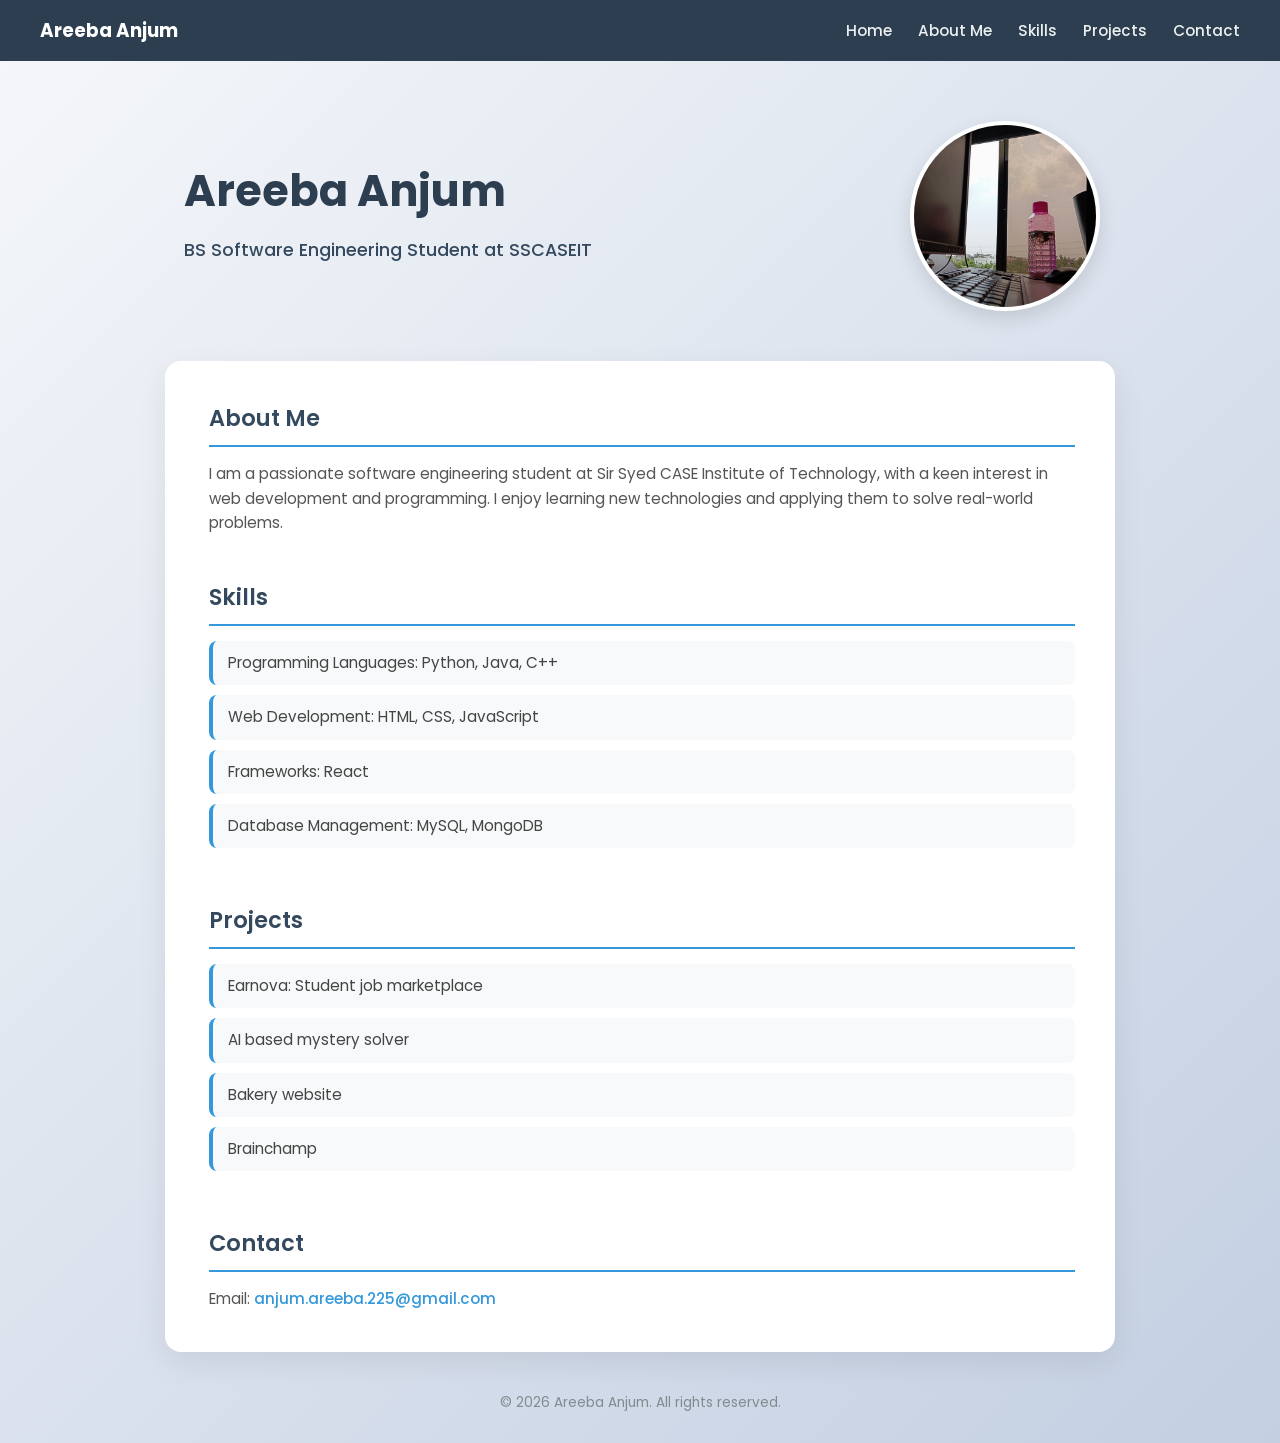
==== index.html @ 9fed993e "Rename about-me.html to index.html" ====
<!DOCTYPE html>
<html>
    <head>
        <meta charset="UTF-8">
        <meta name="viewport" content="width=device-width, initial-scale=1.0">
        <title>About Me</title>
        <link rel="stylesheet" href="about-me.css">
    </head>

    <body>
        <nav>
            <p class="logo">Areeba Anjum</p>
            <ul class="nav-links">
                <li><a href="#home">Home</a></li>
                <li><a href="#about">About Me</a></li>
                <li><a href="#skills">Skills</a></li>
                <li><a href="#projects">Projects</a></li>
                <li><a href="#contact">Contact</a></li>
            </ul>
        </nav>

        <section id="home" class="hero">
            <div class="header-text">
                <h1>Areeba Anjum</h1>
                <p class="subtitle">BS Software Engineering Student at SSCASEIT</p>
            </div>
            <img src="profile-picture.jpeg" alt="Areeba Anjum" width="200" class="profile-img">
        </section>
        
        <div class="container">
            <section id="about">
                <h2>About Me</h2>
                <p>I am a passionate software engineering student at Sir Syed CASE Institute of Technology, with a keen interest in web development and programming. I enjoy learning new technologies and applying them to solve real-world problems.</p>
            </section>

            <section id="skills">
                <h2>Skills</h2>
                <ul>
                    <li>Programming Languages: Python, Java, C++</li>
                    <li>Web Development: HTML, CSS, JavaScript</li>
                    <li>Frameworks: React</li>
                    <li>Database Management: MySQL, MongoDB</li>
                </ul>
            </section>

            <section id="projects">
                <h2>Projects</h2>
                <ul>
                    <li>Earnova: Student job marketplace</li>
                    <li>AI based mystery solver</li>
                    <li>Bakery website</li>
                    <li>Brainchamp</li>
                </ul>
            </section>

            <section id="contact">
                <h2>Contact</h2>
                <p>Email: <a href="mailto:anjum.areeba.225@gmail.com">anjum.areeba.225@gmail.com</a></p>
            </section>
        </div>

        <footer>
            <p>&copy; 2026 Areeba Anjum. All rights reserved.</p>
        </footer>
    </body>
</html>
---- about-me.css ----
@import url('https://fonts.googleapis.com/css2?family=Poppins:wght@300;400;500;600;700&display=swap');

* {
    margin: 0;
    padding: 0;
    box-sizing: border-box;
}

html {
    scroll-behavior: smooth;
}

body {
    font-family: 'Poppins', sans-serif;
    background: linear-gradient(135deg, #f5f7fa 0%, #c3cfe2 100%);
    color: #333;
    line-height: 1.6;
    display: flex;
    flex-direction: column;
    align-items: center;
}

/* Navbar */
nav {
    width: 100%;
    background-color: #2c3e50;
    padding: 16px 40px;
    position: sticky;
    top: 0;
    z-index: 100;
    display: flex;
    flex-wrap: wrap;
    justify-content: space-between;
    align-items: center;
}

.logo {
    color: #ffffff;
    font-size: 1.15rem;
    font-weight: 700;
    text-decoration: none;
}

.nav-links {
    list-style: none;
    display: flex;
    gap: 26px;
}

.nav-links a {
    color: #ecf0f1;
    text-decoration: none;
    font-weight: 500;
    font-size: 0.95rem;
    transition: color 0.2s ease;
}

.nav-links a:hover {
    color: #3498db;
}

/* Hero Section */
.hero {
    width: 100%;
    max-width: 1000px;
    display: flex;
    justify-content: space-between;
    align-items: center;
    gap: 50px;
    flex-wrap: wrap;
    padding: 70px 40px 60px 40px;
    scroll-margin-top: 80px;
}

.header-text {
    max-width: 500px;
}

.header-text h1 {
    font-size: 2.7rem;
    color: #2c3e50;
    font-weight: 700;
    margin-bottom: 10px;
}

.subtitle {
    font-size: 1.1rem;
    color: #34495e;
    font-weight: 500;
    margin-bottom: 12px;
}

/* profile picture */
.profile-img {
    width: 190px;
    height: 190px;
    object-fit: cover;
    border-radius: 50%;
    border: 4px solid #ffffff;
    box-shadow: 0 8px 20px rgba(0, 0, 0, 0.12);
    transition: transform 0.3s ease;
    flex-shrink: 0;
}

.profile-img:hover {
    transform: scale(1.05);
}

/* main container */
.container {
    background: #ffffff;
    width: 100%;
    max-width: 950px;
    padding: 40px;
    border-radius: 16px;
    box-shadow: 0 10px 30px rgba(0, 0, 0, 0.08);
    margin: 0 20px 40px 20px;
    display: flex;
    flex-direction: column;
    gap: 45px;
}

/* Sections */
section {
    scroll-margin-top: 90px;
    border-left: 4px solid transparent;
    border-radius: 8px;
    padding: 10px 16px;
    margin: -10px -16px;
    transition: transform 0.35s ease, box-shadow 0.35s ease, border-color 0.35s ease, background-color 0.35s ease;
}

/* Highlight the section when navbar link is clicked */
section:target {
    transform: scale(1.03);
    border-left: 4px solid #3498db;
    background-color: #f4faff;
    box-shadow: 0 10px 24px rgba(52, 152, 219, 0.18);
    animation: sectionPulse 0.6s ease;
}

section h2 {
    font-size: 1.4rem;
    color: #34495e;
    border-bottom: 2px solid #3498db;
    padding-bottom: 8px;
    margin-bottom: 15px;
    font-weight: 600;
}

section p {
    color: #555;
    font-size: 0.95rem;
}

/* Lists */
section ul {
    list-style-type: none;
    padding-left: 0;
}

section ul li {
    background: #f8f9fa;
    margin-bottom: 10px;
    padding: 10px 15px;
    border-radius: 8px;
    border-left: 4px solid #3498db;
    font-size: 0.95rem;
    color: #444;
    transition: background 0.2s ease, transform 0.2s ease;
}

section ul li:hover {
    background: #edf2f7;
    transform: translateX(5px);
}

/* Contact */
section a {
    color: #3498db;
    text-decoration: none;
    font-weight: 500;
    transition: color 0.2s ease;
}

section a:hover {
    color: #2980b9;
    text-decoration: underline;
}

/* Footer */
footer {
    text-align: center;
    color: #7f8c8d;
    font-size: 0.85rem;
    padding-bottom: 30px;
}

/* media queries for responsiveness  */
@media (max-width: 768px) {
    nav {
        padding: 14px 24px;
    }

    .nav-links {
        gap: 16px;
    }

    .hero {
        padding: 50px 30px 40px 30px;
        gap: 35px;
    }

    .header-text h1 {
        font-size: 2.1rem;
    }

    .container {
        padding: 30px;
        margin: 0 16px 30px 16px;
        gap: 32px;
    }
}

@media (max-width: 480px) {
    nav {
        flex-direction: column;
        gap: 10px;
        padding: 14px;
    }

    .nav-links {
        gap: 12px;
        flex-wrap: wrap;
        justify-content: center;
    }

    .nav-links a {
        font-size: 0.85rem;
    }

    .hero {
        flex-direction: column-reverse;
        text-align: center;
        padding: 40px 20px 30px 20px;
    }

    .header-text {
        text-align: center;
        max-width: 100%;
    }

    .header-text h1 {
        font-size: 1.8rem;
    }

    .subtitle, .tagline {
        font-size: 0.9rem;
    }

    .profile-img {
        width: 130px;
        height: 130px;
    }

    .container {
        padding: 22px;
        margin: 0 12px 24px 12px;
        gap: 28px;
    }

    section h2 {
        font-size: 1.2rem;
    }
}
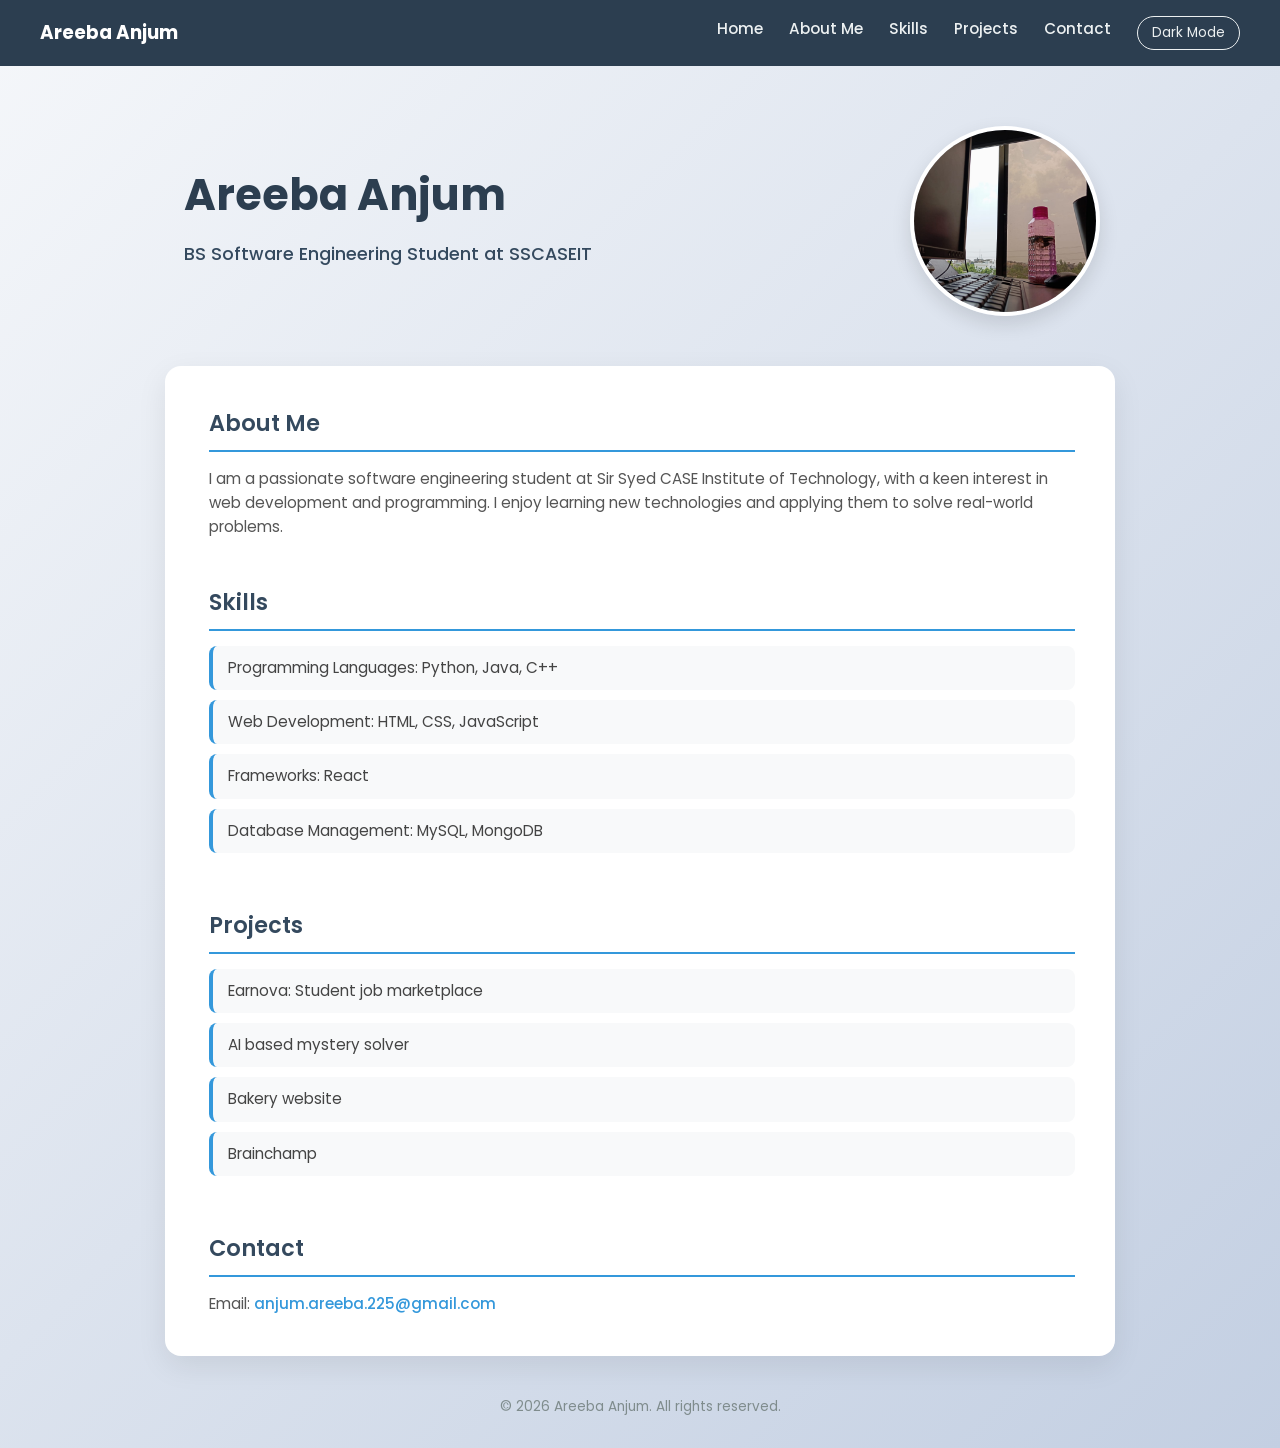
==== commit 82435403: "Task5: added dark mode toggle" ====
--- a/index.html
+++ b/index.html
@@ -16,6 +16,7 @@
                 <li><a href="#skills">Skills</a></li>
                 <li><a href="#projects">Projects</a></li>
                 <li><a href="#contact">Contact</a></li>
+                <button id="theme-toggle" class="theme-toggle-btn">Dark Mode</button>
             </ul>
         </nav>
 
@@ -62,5 +63,19 @@
         <footer>
             <p>&copy; 2026 Areeba Anjum. All rights reserved.</p>
         </footer>
+
+        <script>
+            const themeToggleBtn = document.getElementById('theme-toggle');
+            const body = document.body;
+
+            themeToggleBtn.addEventListener('click', () => {
+                body.classList.toggle('dark-mode');
+                if (body.classList.contains('dark-mode')) {
+                    themeToggleBtn.textContent = 'Light Mode';
+                } else {
+                    themeToggleBtn.textContent = 'Dark Mode';
+                }
+            });
+        </script>
     </body>
 </html>
--- a/about-me.css
+++ b/about-me.css
@@ -196,6 +196,81 @@
     padding-bottom: 30px;
 }
 
+/* Toggle button for dark mode */
+.theme-toggle-btn {
+    background: transparent;
+    color: #ecf0f1;
+    border: 1px solid #ecf0f1;
+    padding: 6px 14px;
+    border-radius: 20px;
+    font-family: 'Poppins', sans-serif;
+    font-size: 0.85rem;
+    cursor: pointer;
+    transition: background 0.2s ease;
+}
+
+body.dark-mode {
+    background: linear-gradient(135deg, #1a1a2e 0%, #16213e 100%);
+    color: #e0e0e0;
+}
+
+body.dark-mode .header-text h1 {
+    color: #ffffff;
+}
+
+body.dark-mode .subtitle {
+    color: #b0b0c0;
+}
+
+body.dark-mode .container {
+    background: #1f1f30;
+    box-shadow: 0 10px 30px rgba(0, 0, 0, 0.4);
+}
+
+body.dark-mode section h2 {
+    color: #ffffff;
+    border-bottom-color: #4aa8e0;
+}
+
+body.dark-mode section p {
+    color: #c0c0d0;
+}
+
+body.dark-mode section ul li {
+    background: #2a2a40;
+    color: #d0d0e0;
+    border-left-color: #4aa8e0;
+}
+
+body.dark-mode footer {
+    color: #a0a0b5;
+}
+
+/* for text visibility when a section is targeted in dark mode */
+body.dark-mode section:target {
+    background-color: #26314a;
+    border-left-color: #4aa8e0;
+    box-shadow: 0 10px 24px rgba(74, 168, 224, 0.25);
+}
+
+body.dark-mode section:target h2 {
+    color: #ffffff;
+}
+
+body.dark-mode section:target p,
+body.dark-mode section:target li {
+    color: #d0d0e0;
+}
+
+/* Contact-dark mode */
+body.dark-mode section a {
+    color: #4aa8e0;
+}
+
+body.dark-mode section a:hover {
+    color: #6cc0f5;
+}
+
 /* media queries for responsiveness  */
 @media (max-width: 768px) {
     nav {
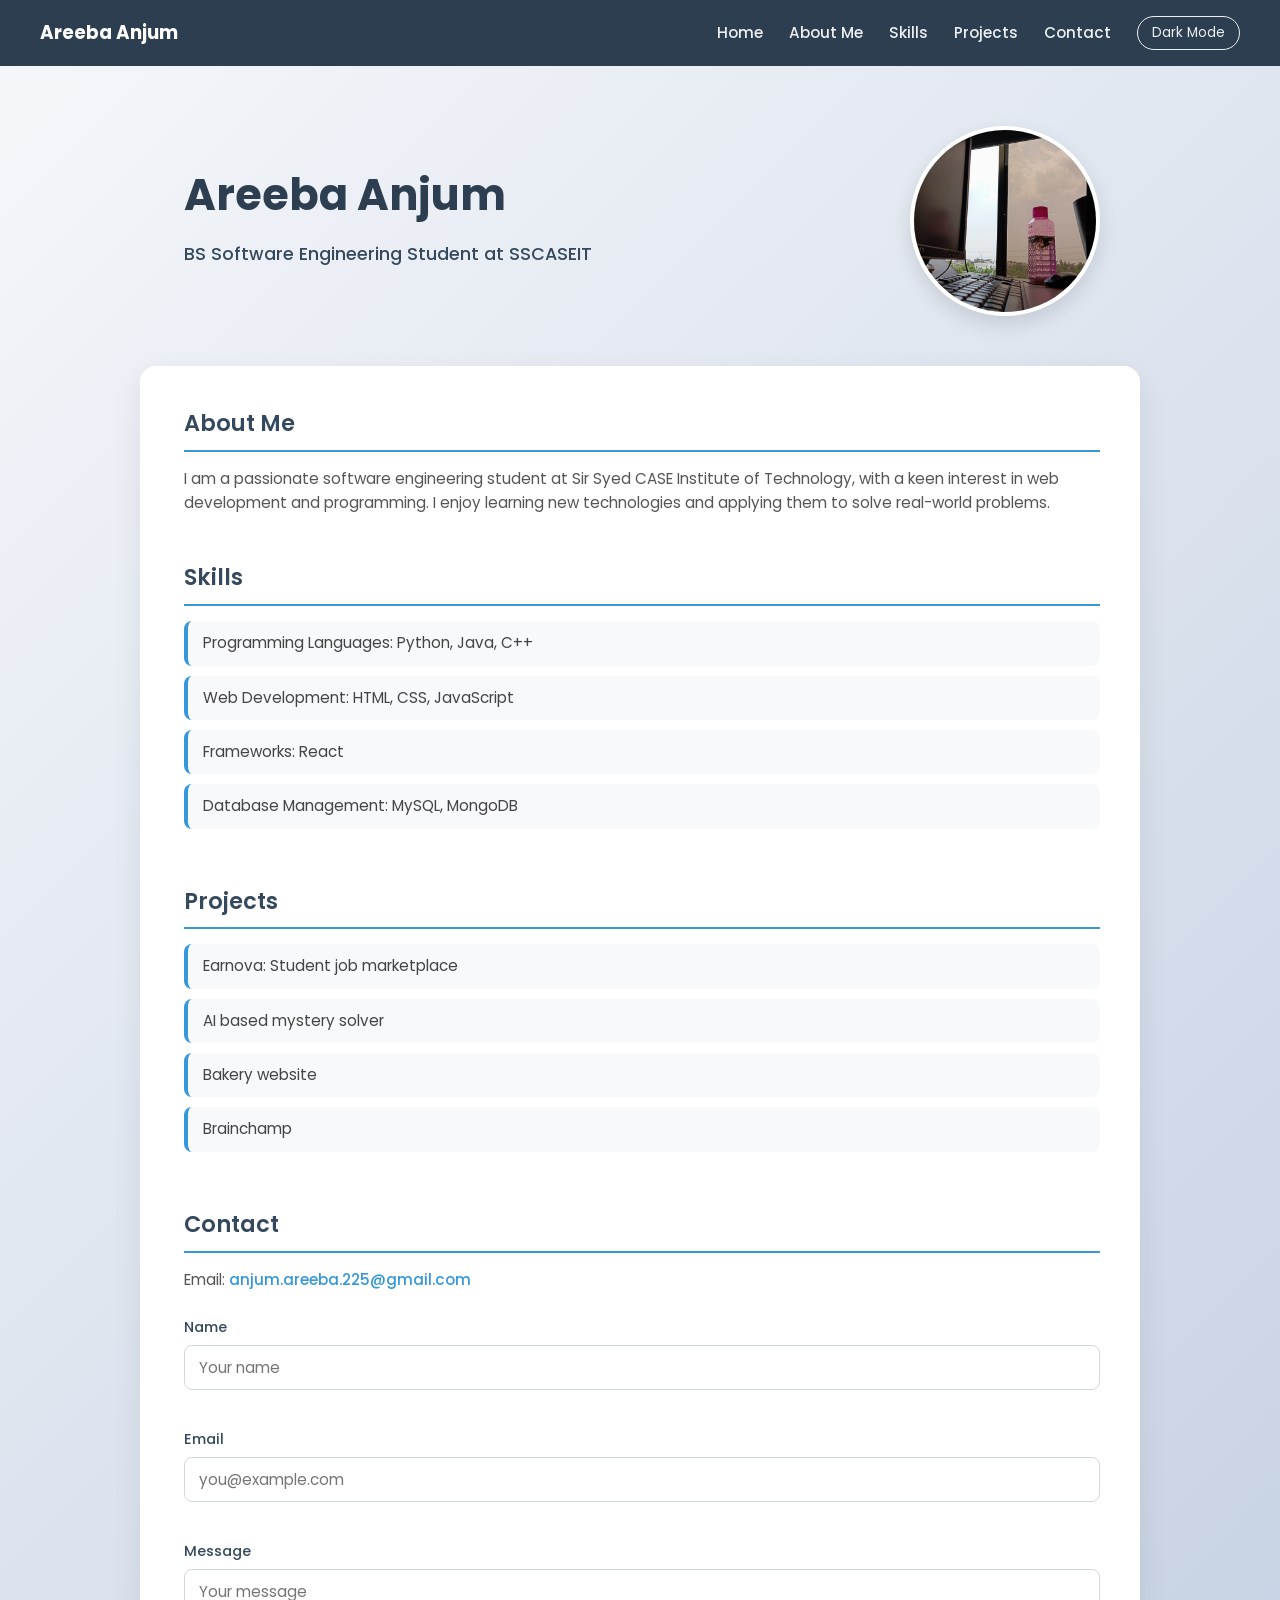
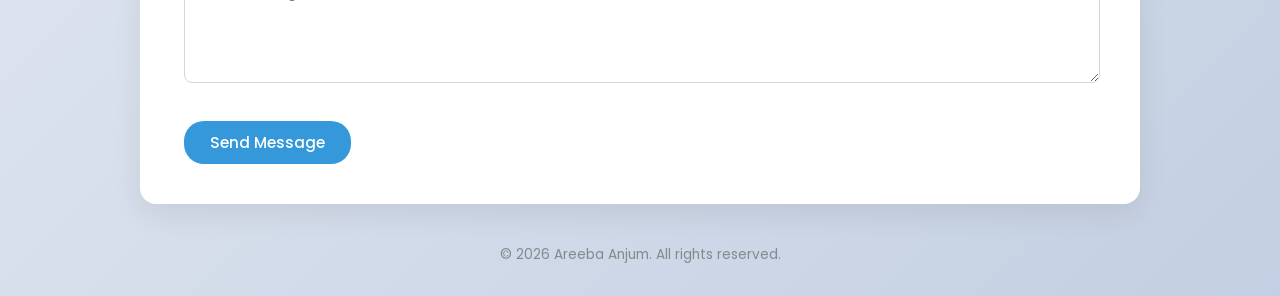
==== commit 1ea3d023: "Task 6: Contact Form Validation and fixed responsiveness" ====
--- a/index.html
+++ b/index.html
@@ -10,14 +10,16 @@
     <body>
         <nav>
             <p class="logo">Areeba Anjum</p>
-            <ul class="nav-links">
-                <li><a href="#home">Home</a></li>
-                <li><a href="#about">About Me</a></li>
-                <li><a href="#skills">Skills</a></li>
-                <li><a href="#projects">Projects</a></li>
-                <li><a href="#contact">Contact</a></li>
+            <div class="nav-right">
+                <ul class="nav-links">
+                    <li><a href="#home">Home</a></li>
+                    <li><a href="#about">About Me</a></li>
+                    <li><a href="#skills">Skills</a></li>
+                    <li><a href="#projects">Projects</a></li>
+                    <li><a href="#contact">Contact</a></li>
+                </ul>
                 <button id="theme-toggle" class="theme-toggle-btn">Dark Mode</button>
-            </ul>
+            </div>
         </nav>
 
         <section id="home" class="hero">
@@ -57,6 +59,28 @@
             <section id="contact">
                 <h2>Contact</h2>
                 <p>Email: <a href="mailto:anjum.areeba.225@gmail.com">anjum.areeba.225@gmail.com</a></p>
+                <form id="contactForm">
+                    <div class="form-group">
+                        <label for="nameInput">Name</label>
+                        <input type="text" id="nameInput" name="name" placeholder="Your name">
+                        <span class="error-msg" id="nameError"></span>
+                    </div>
+
+                    <div class="form-group">
+                        <label for="emailInput">Email</label>
+                        <input type="text" id="emailInput" name="email" placeholder="you@example.com">
+                        <span class="error-msg" id="emailError"></span>
+                    </div>
+
+                    <div class="form-group">
+                        <label for="messageInput">Message</label>
+                        <textarea id="messageInput" name="message" rows="4" placeholder="Your message"></textarea>
+                        <span class="error-msg" id="messageError"></span>
+                    </div>
+
+                    <button type="submit" class="submit-btn">Send Message</button>
+                    <p class="success-msg" id="formSuccess">Message sent successfully!</p>
+                </form>
             </section>
         </div>
 
@@ -65,6 +89,7 @@
         </footer>
 
         <script>
+            //Theme toggle functionality
             const themeToggleBtn = document.getElementById('theme-toggle');
             const body = document.body;
 
@@ -76,6 +101,65 @@
                     themeToggleBtn.textContent = 'Dark Mode';
                 }
             });
+
+
+            // Form validation
+            const contactForm = document.getElementById("contactForm");
+            const nameInput = document.getElementById("nameInput");
+            const emailInput = document.getElementById("emailInput");
+            const messageInput = document.getElementById("messageInput");
+            const nameError = document.getElementById("nameError");
+            const emailError = document.getElementById("emailError");
+            const messageError = document.getElementById("messageError");
+            const formSuccess = document.getElementById("formSuccess");
+
+            const emailPattern = /^[^\s@]+@[^\s@]+\.[^\s@]+$/;
+
+            contactForm.addEventListener("submit", (e) => {
+                e.preventDefault();
+
+                let isValid = true;
+                formSuccess.classList.remove("show");
+
+                // Name validation
+                if (nameInput.value.trim() === "") {
+                    nameError.textContent = "Name is required.";
+                    nameInput.classList.add("invalid");
+                    isValid = false;
+                } else {
+                    nameError.textContent = "";
+                    nameInput.classList.remove("invalid");
+                }
+
+                // Email validation
+                if (emailInput.value.trim() === "") {
+                    emailError.textContent = "Email is required.";
+                    emailInput.classList.add("invalid");
+                    isValid = false;
+                } else if (!emailPattern.test(emailInput.value.trim())) {
+                    emailError.textContent = "Please enter a valid email address.";
+                    emailInput.classList.add("invalid");
+                    isValid = false;
+                } else {
+                    emailError.textContent = "";
+                    emailInput.classList.remove("invalid");
+                }
+
+                // Message validation
+                if (messageInput.value.trim() === "") {
+                    messageError.textContent = "Message is required.";
+                    messageInput.classList.add("invalid");
+                    isValid = false;
+                } else {
+                    messageError.textContent = "";
+                    messageInput.classList.remove("invalid");
+                }
+
+                if (isValid) {
+                    formSuccess.classList.add("show");
+                    contactForm.reset();
+                }
+            });
         </script>
     </body>
 </html>
--- a/about-me.css
+++ b/about-me.css
@@ -45,6 +45,13 @@
     list-style: none;
     display: flex;
     gap: 26px;
+}
+
+.nav-right {
+    display: flex;
+    align-items: center;
+    gap: 26px;
+    flex-wrap: wrap;
 }
 
 .nav-links a {
@@ -110,7 +117,7 @@
 .container {
     background: #ffffff;
     width: 100%;
-    max-width: 950px;
+    max-width: 1000px;
     padding: 40px;
     border-radius: 16px;
     box-shadow: 0 10px 30px rgba(0, 0, 0, 0.08);
@@ -271,6 +278,102 @@
     color: #6cc0f5;
 }
 
+/* Contact Form Styles */
+#contactForm {
+    margin-top: 24px;
+    display: flex;
+    flex-direction: column;
+    gap: 18px;
+}
+
+.form-group {
+    display: flex;
+    flex-direction: column;
+    gap: 6px;
+}
+
+.form-group label {
+    font-size: 0.9rem;
+    font-weight: 500;
+    color: #34495e;
+}
+
+.form-group input,
+.form-group textarea {
+    font-family: 'Poppins', sans-serif;
+    font-size: 0.95rem;
+    padding: 10px 14px;
+    border: 1px solid #d0d7de;
+    border-radius: 8px;
+    outline: none;
+    transition: border-color 0.2s ease;
+    resize: vertical;
+}
+
+.form-group input:focus,
+.form-group textarea:focus {
+    border-color: #3498db;
+}
+
+.form-group input.invalid,
+.form-group textarea.invalid {
+    border-color: #e74c3c;
+}
+
+.error-msg {
+    color: #e74c3c;
+    font-size: 0.8rem;
+    min-height: 14px;
+}
+
+.submit-btn {
+    align-self: flex-start;
+    background: #3498db;
+    color: #ffffff;
+    border: none;
+    padding: 10px 26px;
+    border-radius: 20px;
+    font-family: 'Poppins', sans-serif;
+    font-size: 0.95rem;
+    font-weight: 500;
+    cursor: pointer;
+    transition: background 0.2s ease, transform 0.2s ease;
+}
+
+.submit-btn:hover {
+    background: #2980b9;
+    transform: translateY(-1px);
+}
+
+.success-msg {
+    display: none;
+    color: #27ae60;
+    font-size: 0.9rem;
+    font-weight: 500;
+    margin-top: 6px;
+}
+
+.success-msg.show {
+    display: block;
+}
+
+/* Dark mode support for contact form */
+body.dark-mode .form-group label {
+    color: #d0d0e0;
+}
+
+body.dark-mode .form-group input,
+body.dark-mode .form-group textarea {
+    background: #2a2a40;
+    color: #e0e0e0;
+    border-color: #3a3a55;
+}
+
+body.dark-mode .form-group input:focus,
+body.dark-mode .form-group textarea:focus {
+    border-color: #4aa8e0;
+}
+
 /* media queries for responsiveness  */
 @media (max-width: 768px) {
     nav {
@@ -278,6 +381,10 @@
     }
 
     .nav-links {
+        gap: 16px;
+    }
+
+    .nav-right {
         gap: 16px;
     }
 
@@ -314,6 +421,23 @@
         font-size: 0.85rem;
     }
 
+    .nav-right {
+        flex-direction: column;
+        gap: 10px;
+        width: 100%;
+    }
+
+    .nav-links {
+        flex-wrap: wrap;
+        justify-content: center;
+        gap: 12px;
+    }
+
+    .theme-toggle-btn {
+        font-size: 0.8rem;
+        padding: 5px 12px;
+    }
+
     .hero {
         flex-direction: column-reverse;
         text-align: center;
@@ -347,4 +471,15 @@
     section h2 {
         font-size: 1.2rem;
     }
+
+    .form-group input,
+    .form-group textarea {
+        font-size: 0.9rem;
+        padding: 8px 12px;
+    }
+
+    .submit-btn {
+        width: 100%;
+        text-align: center;
+    }
 }
